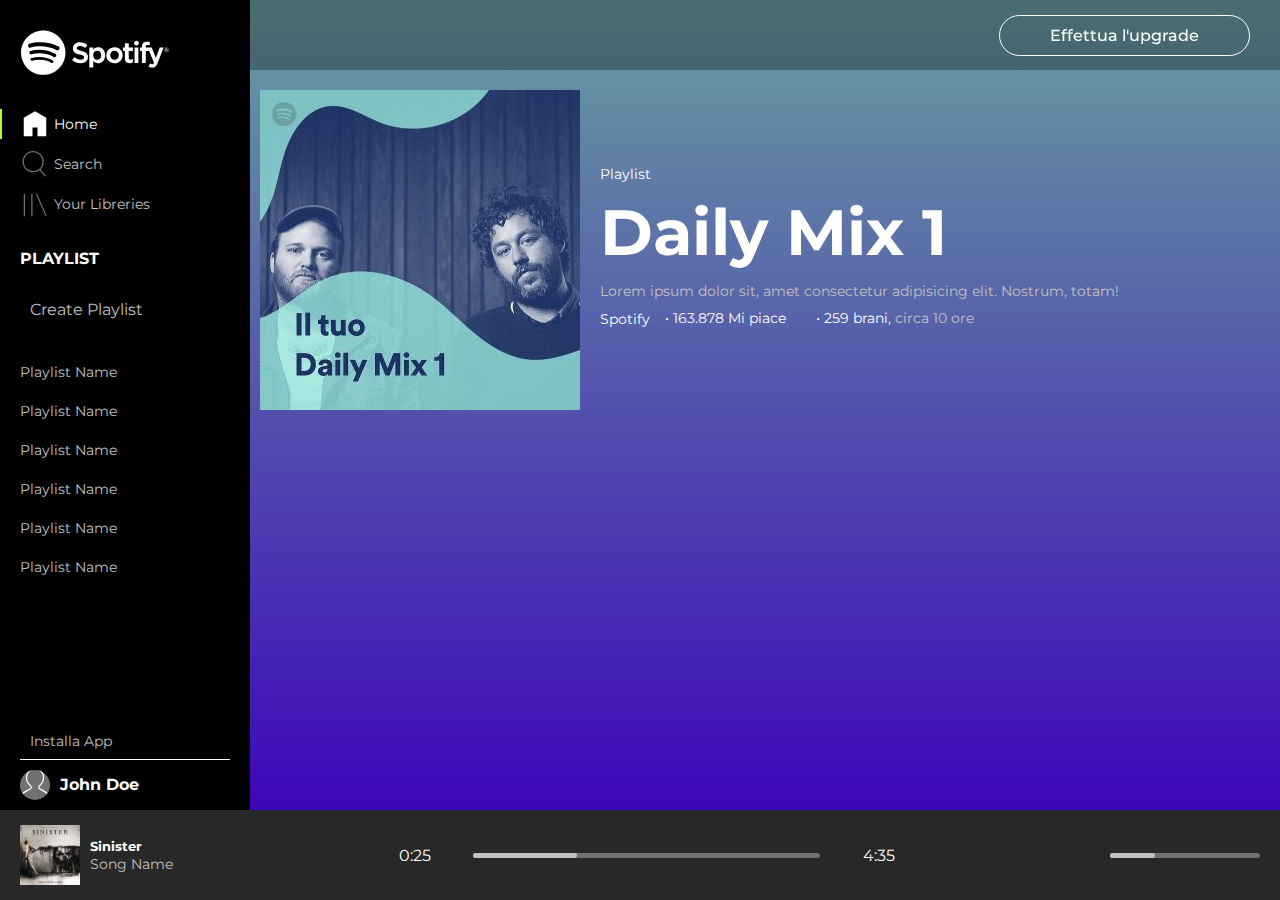
==== pages/daily.html @ 2e205585 "initialized page #daily" ====
<!DOCTYPE html>
<html lang="en">
<head>

    <meta charset="UTF-8">
    <meta name="viewport" content="width=device-width, initial-scale=1.0">
    <!-- font -->
    <link rel="preconnect" href="https://fonts.googleapis.com">
    <link rel="preconnect" href="https://fonts.gstatic.com" crossorigin>
    <link href="https://fonts.googleapis.com/css2?family=Montserrat:wght@300;400;500;600&display=swap" rel="stylesheet">
    <!-- icon -->
    <link rel="stylesheet" href="https://cdnjs.cloudflare.com/ajax/libs/font-awesome/6.4.2/css/all.min.css" integrity="sha512-z3gLpd7yknf1YoNbCzqRKc4qyor8gaKU1qmn+CShxbuBusANI9QpRohGBreCFkKxLhei6S9CQXFEbbKuqLg0DA==" crossorigin="anonymous" referrerpolicy="no-referrer" />
    <!-- css -->
    <link rel="stylesheet" href="../style.css">
    <title>Cose</title>

</head>
<body id="daily">

    <div class="wrapper">

        <!-- CALL TO ACTION -->
        <div id="call">
            <div role="button" class="btn fw-500">
                Effettua l'upgrade
            </div>
        </div>

        <!-- MAIN -->
        <main class="d-flex bg-main">
            
            <!-- SIDE-BAR -->
            <nav class="bg-darker d-flex col-flex j-between" id="side-bar">

                <div class="wt">
                    <!-- logo -->
                    <div class="px-20 py-30" id="logo">
                        <a href="../index.html"><img src="../spotify/img/logo.svg" alt="logo"></a>
                    </div>
                    <img class="px-20 py-15" id="small-logo" src="../spotify/img/logo-small.svg" alt="logo">
                    <!-- explore menù -->
                    <ul class="explore px-20">
                        <li>
                            <a href="#">
                                <img class="v-middle icon" src="../spotify/img/home.svg" alt="home">
                                <span class="v-middle txt-light fs-little">Home</span>
                            </a>
                            <div class="v-line bg-high"></div>
                        </li>
                        <li class="py-10">
                            <a href="#">
                                <img class="v-middle icon" src="../spotify/img/search.svg" alt="search">
                                <span class="v-middle txt-grey fs-little">Search</span>
                            </a>
                        </li>
                        <li>
                            <a href="#">
                                <a href="#">
                                    <img class="v-middle icon" src="../spotify/img/libreria.svg" alt="libraries">
                                    <span class="v-middle txt-grey fs-little">Your Libreries</span>
                                </a>
                            </a>
                        </li>
                    </ul>
                    <!-- playlist section -->
                    <div class="ppl px-20 py-30">
                        <h3 class="maiusc fs-root">playlist</h3>
                        <div class="py-15">
                            <i class="fa-sharp fa-solid fa-square-plus v-middle txt-grey"></i>
                            <span class="v-middle txt-grey px-10">Create Playlist</span>
                        </div>
                        <ul>
                            <li class="py-10">
                                <a class="txt-grey fs-little" href="#">Playlist Name</a>
                            </li>
                            <li class="py-10">
                                <a class="txt-grey fs-little" href="#">Playlist Name</a>
                            </li>
                            <li class="py-10">
                                <a class="txt-grey fs-little" href="#">Playlist Name</a>
                            </li>
                            <li class="py-10">
                                <a class="txt-grey fs-little" href="#">Playlist Name</a>
                            </li>
                            <li class="py-10">
                                <a class="txt-grey fs-little" href="#">Playlist Name</a>
                            </li>
                            <li class="py-10">
                                <a class="txt-grey fs-little" href="#">Playlist Name</a>
                            </li>
                        </ul>
                    </div>
                </div>

                <!-- user -->
                <div class="wb px-20">
                    <div class="download py-10 d-flex">
                        <i class="fa-solid fa-cloud-arrow-down txt-grey"></i>
                        <span href="#" class="txt-grey fs-little px-10">Installa App</span>
                    </div>
                    <div class="user py-10 d-flex">
                        <div class="profile circle bg-grey d-flex">
                            <img class="icon" src="../spotify/img/profile.svg" alt="profile">
                        </div>
                        <h3>
                            <span href="#" class="px-10 txt-light fs-root">John Doe</span>
                        </h3>
                    </div>
                </div>
            </nav>

            <!-- MAIN CONTENT -->
            <section id="main-content">

                <nav>
                    <section class="d-flex a-center">
                        <div>
                            <img class="fluid" src="../spotify/img/mixdaily.jpeg" alt="metal-lifting">
                        </div>
                        <div class="px-20">
                            <span class="fs-little">Playlist</span>
                            <h1 class="py-10">Daily Mix 1</h1>
                            <span class="fs-little txt-grey">Lorem ipsum dolor sit, amet consectetur adipisicing elit. Nostrum, totam!</span>
                            <div class="d-flex a-center">
                                <div>
                                    <i class="fa-brands fa-spotify"></i>
                                    <span class="fs-little">Spotify</span>
                                </div>
                                <ul class="d-flex fs-little">
                                    <li>
                                        <span>&bullet;</span>
                                        163.878 Mi piace
                                    </li>
                                    <li>
                                        <span>&bullet;</span>
                                        259 brani, <span class="txt-grey">circa 10 ore</span>
                                    </li>
                                </ul>

                            </div>

                        </div>
                    </section>
                </nav>
            </section>
        </main>

        <!-- PLAYBAR -->
        <div class="bg-dark d-flex a-center px-20" id="play-bar">

            <div class="left">
                <div class="d-flex a-center">
                    <div class="song-img">
                        <img class="fluid" src="../spotify/img/sinister.jpeg" alt="sinister">
                    </div>
                    <div class="song-info px-10">
                        <h5>Sinister</h5>
                        <a href="#" class="txt-grey fs-little">Song Name</a>
                    </div>
                    <div class="px-20">
                        <i class="fa-regular fa-heart txt-grey px-10"></i>
                        <i class="fa-regular fa-folder txt-grey"></i>
                    </div>
                </div>
            </div>

            <div class="middle">
                <div class="play-btn">
                    <ul class="d-flex a-center j-center">
                        <li class="px-10">
                            <a href="#"><i class="fa-solid fa-shuffle txt-light"></i></a>
                        </li>
                        <li class="px-10">
                            <a href="#"><i class="fa-solid fa-backward-step txt-light"></i></a>
                        </li>
                        <li class="px-10">
                            <a href="#"><i class="fa-regular fa-circle-play txt-light"></i></a>
                        </li>
                        <li class="px-10">
                            <a href="#"><i class="fa-solid fa-forward-step txt-light"></i></a>
                        </li>
                        <li class="px-10">
                            <a href="#"><i class="fa-solid fa-rotate-right txt-light"></i></a>
                        </li>
                    </ul>
                </div>
                <div class="time-bar d-flex j-between a-center py-10">
                    <div>
                        0:25
                    </div>
                    <div class="pb bg-grey d-flex a-center">
                        <div class="hv bg-lightgrey"></div>
                        <div class="round bg-grey"></div>
                    </div>
                    <div>
                        4:35
                    </div>
                </div>
            </div>

            <div class="right d-flex a-center">
                <i class="fa-solid fa-list txt-light px-10"></i>
                <i class="fa-solid fa-display txt-light px-10"></i>
                <i class="fa-solid fa-volume-high txt-light px-10"></i>
                <div class="vb bg-grey d-flex a-center">
                    <div class="hv bg-lightgrey"></div>
                    <div class="round bg-grey"></div>
                </div>
            </div>
        </div>
    </div>
    
</body>
</html>
---- style.css ----
/* reset */
* {
    box-sizing: border-box;
    padding: 0;
    margin: 0;
}

/* palette */
:root {
    --color-dark-color: #141922;
    --color-dark-grey: #282828;
    --color-black: #000000;
    --color-white: #FFFFFF;
    --color-grey: #717171;
    --color-light-grey: #C1C1C1;
    --color-highlight: #ADFF2F;
}

/* UTILITIES */

/* background */
.bg-darker {
    background-color: var(--color-black);
}

.bg-main {
    background-color: var(--color-dark-color);
}

.bg-dark {
    background-color: var(--color-dark-grey);
}

.bg-grey {
    background-color: var(--color-grey);
}

.bg-high {
    background-color: var(--color-highlight);
}

.bg-lightgrey {
    background-color: var(--color-light-grey);
}

/* text */
body {
    font-family: 'Montserrat', sans-serif;
    color: white;
}

h2 {
    font-size: 1.8em;
}

h3 {
    font-size: 1.3em;
}

.txt-grey {
    color: var(--color-light-grey);
}

.txt-light {
    color: var(--color-white);
}

.txt-center {
    text-align: center;
}

.fs-little {
    font-size: 0.85em;
}

.fs-root {
    font-size: 1rem;
}

.fw-400 {
    font-weight: 400;
}

.fw-500 {
    font-weight: 500;
}

.fw-600 {
    font-weight: 600;
}

.maiusc {
    text-transform: uppercase;
}

.v-middle {
    vertical-align: middle;
}

ul,
a {
    text-decoration: none;
    list-style: none;
}

/* spacing */
.px-10 {
    padding-left: 10px;
    padding-right: 10px;
}

.px-20 {
    padding-left: 20px;
    padding-right: 20px;
}

.py-30 {
    padding-top: 30px;
    padding-bottom: 30px;
}

.py-15 {
    padding-top: 15px;
    padding-bottom: 15px;
}

.py-10 {
    padding-top: 10px;
    padding-bottom: 10px;
}

#main-content li {
    padding: 10px 15px;
}

/* flex-utility */
.d-flex {
    display: flex;
}

.col-flex {
    flex-direction: column;
}

.j-center {
    justify-content: center;
}

.j-between {
    justify-content: space-between;
}

.a-center {
    align-items: center;
    align-content: center;
}

/* CONTAINERS */
.wrapper {
    width: 100%;
    height: 100vh;
}

main {
    width: 100%;
    height: calc(100% - 90px);
}

#side-bar {
    width: 250px;
    position: relative;
    overflow-y: auto;
}

#main-content {
    width: calc(100% - 250px);
    overflow-y: auto;
    padding: 90px 10px 0 10px;
}

#call {
    width: calc(100% - 250px);
    height: 70px;
    position: fixed;
    z-index: 999;
    top: 0;
    right: 0;
    background-color: rgba(0, 0, 0, 0.3);
}

#play-bar {
    width: 100%;
    height: 90px;
    position: fixed;
    z-index: 1000;
    bottom: 0;
    left: 0;
    justify-content: space-between;
}

.fluid {
    width: 100%;
    display: block;
}

/* general hover */
a:hover,
#side-bar span:hover {
    color: var(--color-white);
}

/* CALL TO ACTION */
.btn {
    border: 1px solid var(--color-white);
    padding: 10px 50px;
    position: absolute;
    right: 30px;
    top: 15px;
    border-radius: 30px;
    transition: all 0.5s ease-out;
    cursor: pointer;
}

.btn:hover {
    transform: scale(1.1);
    background: var(--btn-strange, linear-gradient(180deg, rgba(72, 203, 69, 0.70) 0%, rgba(217, 234, 27, 0.87) 54.53%, rgba(32, 202, 29, 0.70) 100%));
    color: var(--color-black);
}

/* MAIN CONTENT */
#main-content .col {
    width: calc(100% / 6);
    cursor: pointer;
}

.card-img {
    position: relative;
}

/* overlay hover */
.overlay {
    position: absolute;
    top: 0;
    bottom: 0;
    left: 0;
    right: 0;
    background-color: rgba(0, 0, 0, 0.5);
    opacity: 0;
    transition: all 0.4s ease-in-out;
}

.col:hover .overlay {
    opacity: 1;
}

.overlay .fa-regular.fa-circle-play {
    font-size: 50px;
    transition: all 1s ease-in-out;
}

.fa-regular.fa-circle-play:hover {
    color: var(--color-highlight);
    transform: scale(1.5);
}

/* circle */
.circle {
    border-radius: 50%;
    overflow: hidden;
}

.circle img {
    height: 100%;
    object-fit: cover;
}

/* underline */
.underline {
    width: 30px;
    height: 2px;
    margin: 0 auto;
    transition: all 0.3s ease-in-out;
    opacity: 0;
}

.discover li:hover .underline {
    opacity: 1;
    width: 60px;
}

/* SIDE BAR */
#logo {
    width: 190px;
}

#small-logo {
    display: none;
}

.explore {
    position: relative;
}

.v-line {
    height: 30px;
    width: 2px;
    position: absolute;
    left: 0;
    top: 0;
    opacity: 1;
}


.icon {
    width: 30px;
}

.fa-sharp.fa-solid.fa-square-plus {
    font-size: 2.8em;
}

.user {
    border-top: 1px solid var(--color-white);
}

.profile {
    width: 30px;
    height: 30px;
}

/* PLAY BAR */
.song-img {
    width: 60px;
}

#play-bar .fa-regular.fa-circle-play {
    font-size: 2em;
}

.middle {
    width: 40%;
}

.pb {
    width: 70%;
    height: 5px;
    border-radius: 6px;
}

.vb {
    width: 150px;
    height: 5px;
    border-radius: 6px;
}

.hv {
    width: 30%;
    height: 5px;
    border-radius: 6px;

}

.round {
    width: 13px;
    height: 13px;
    border-radius: 50%;
    display: none;
}

/* playbar hover */
#play-bar .left i:hover {
    color: var(--color-white);
    transform: scale(1.2);
}

#play-bar .fa-solid.fa-rotate-right:hover {
    animation: rep 2s ease-in-out alternate infinite;
    transform: rotate(0deg);
}

@keyframes rep {
    0% {
        transform: rotate(0deg);
    }

    75% {
        transform: rotate(300deg);
    }
}

.pb:hover .hv,
.vb:hover .hv {
    background-color: var(--color-highlight);
}

.pb:hover .round,
.vb:hover .round {
    display: inline-block;
    transform: translatex(-50%);
}

/* MEDIA QUERY */
@media screen and (max-width:1200px) {
    .wrap {
        flex-wrap: wrap;
    }

    #main-content .col {
        width: calc(100% / 4);
    }
}

@media screen and (max-width:992px) {
    #main-content .col {
        width: 50%;
    }

    #play-bar .right {
        display: none;
    }

    #play-bar {
        justify-content: space-around;
    }

    .middle {
        width: 60%;
    }
}

@media screen and (max-width:768px) {
    #main-content .col {
        width: 50%;
    }

    #play-bar .left {
        display: none;
    }
}

@media screen and (max-width: 576px) {
    .ppl,
    #logo {
        display: none;
    }

    #small-logo {
        display: block;
        width: 40px;
    }

    #side-bar span {
        display: none;
    }

    #side-bar {
        width: 60px;
        align-items: center;
    }

    #side-bar .download {
        justify-content: center;
    }

    #side-bar .px-20 {
        padding-left: 5px;
        padding-right: 5px;
    }

    #call,
    #main-content {
        width: calc(100% - 60px);
    }

    #side-bar .v-line {
        display: none;
    }
}

@media screen and (max-width:375px) {
    #main-content .col {
        width: 100%;
    }

    #play-bar .middle
    {
        width: 100%;
    }
    
}


/* DAILY MIX PAGE */
#daily #main-content
{
    background: var(--bg-radiant, linear-gradient(180deg, rgba(128, 196, 196, 0.78) 0%, rgba(79, 0, 248, 0.71) 98.96%));
}
#daily h1
{
    font-size: 4em;
}
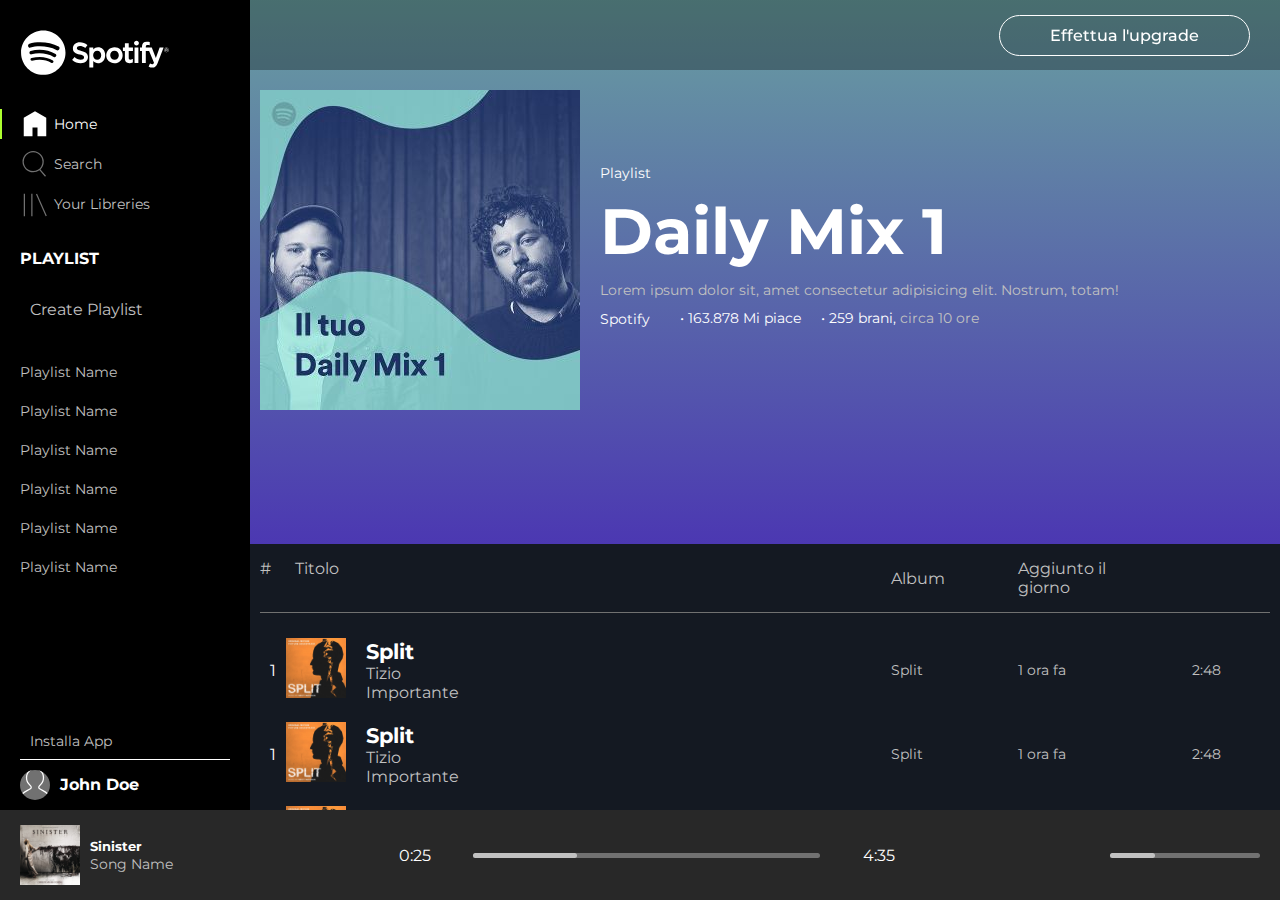
==== commit e3656eb5: "added animations on #daily" ====
--- a/pages/daily.html
+++ b/pages/daily.html
@@ -1,5 +1,6 @@
 <!DOCTYPE html>
 <html lang="en">
+
 <head>
 
     <meta charset="UTF-8">
@@ -9,12 +10,15 @@
     <link rel="preconnect" href="https://fonts.gstatic.com" crossorigin>
     <link href="https://fonts.googleapis.com/css2?family=Montserrat:wght@300;400;500;600&display=swap" rel="stylesheet">
     <!-- icon -->
-    <link rel="stylesheet" href="https://cdnjs.cloudflare.com/ajax/libs/font-awesome/6.4.2/css/all.min.css" integrity="sha512-z3gLpd7yknf1YoNbCzqRKc4qyor8gaKU1qmn+CShxbuBusANI9QpRohGBreCFkKxLhei6S9CQXFEbbKuqLg0DA==" crossorigin="anonymous" referrerpolicy="no-referrer" />
+    <link rel="stylesheet" href="https://cdnjs.cloudflare.com/ajax/libs/font-awesome/6.4.2/css/all.min.css"
+        integrity="sha512-z3gLpd7yknf1YoNbCzqRKc4qyor8gaKU1qmn+CShxbuBusANI9QpRohGBreCFkKxLhei6S9CQXFEbbKuqLg0DA=="
+        crossorigin="anonymous" referrerpolicy="no-referrer" />
     <!-- css -->
     <link rel="stylesheet" href="../style.css">
     <title>Cose</title>
 
 </head>
+
 <body id="daily">
 
     <div class="wrapper">
@@ -28,7 +32,7 @@
 
         <!-- MAIN -->
         <main class="d-flex bg-main">
-            
+
             <!-- SIDE-BAR -->
             <nav class="bg-darker d-flex col-flex j-between" id="side-bar">
 
@@ -113,20 +117,21 @@
             <section id="main-content">
 
                 <nav>
-                    <section class="d-flex a-center">
+                    <section class="d-flex a-center px-10">
                         <div>
                             <img class="fluid" src="../spotify/img/mixdaily.jpeg" alt="metal-lifting">
                         </div>
                         <div class="px-20">
                             <span class="fs-little">Playlist</span>
                             <h1 class="py-10">Daily Mix 1</h1>
-                            <span class="fs-little txt-grey">Lorem ipsum dolor sit, amet consectetur adipisicing elit. Nostrum, totam!</span>
-                            <div class="d-flex a-center">
+                            <span class="fs-little txt-grey">Lorem ipsum dolor sit, amet consectetur adipisicing elit.
+                                Nostrum, totam!</span>
+                            <div class="d-flex a-center py-10">
                                 <div>
                                     <i class="fa-brands fa-spotify"></i>
                                     <span class="fs-little">Spotify</span>
                                 </div>
-                                <ul class="d-flex fs-little">
+                                <ul class="d-flex fs-little px-20">
                                     <li>
                                         <span>&bullet;</span>
                                         163.878 Mi piace
@@ -141,74 +146,327 @@
 
                         </div>
                     </section>
-                </nav>
-            </section>
-        </main>
-
-        <!-- PLAYBAR -->
-        <div class="bg-dark d-flex a-center px-20" id="play-bar">
-
-            <div class="left">
-                <div class="d-flex a-center">
-                    <div class="song-img">
-                        <img class="fluid" src="../spotify/img/sinister.jpeg" alt="sinister">
-                    </div>
-                    <div class="song-info px-10">
-                        <h5>Sinister</h5>
-                        <a href="#" class="txt-grey fs-little">Song Name</a>
-                    </div>
-                    <div class="px-20">
-                        <i class="fa-regular fa-heart txt-grey px-10"></i>
-                        <i class="fa-regular fa-folder txt-grey"></i>
-                    </div>
+
+                    <div class="actions px-10 py-30">
+                        <i class="fa-solid fa-circle-play"></i>
+                        <i class="fa-regular fa-heart px-20"></i>
+                        <i class="fa-solid fa-caret-down"></i>
+                    </div>
+
+                    <div class="table px-10 bg-main">
+
+                        <header class="d-flex txt-grey py-15">
+                            <div class="sx">
+                                <div class="col">
+                                    <span>#</span>
+                                    <span class="px-20">Titolo</span>
+                                </div>
+                            </div>
+                            <div class="dx d-flex f-end a-center">
+                                <div class="col">
+                                    <span>Album</span>
+                                </div>
+                                <div class="col">
+                                    <span>Aggiunto il giorno</span>
+                                </div>
+                                <div class="col d-flex j-center">
+                                    <span><i class="fa-regular fa-clock"></i></span>
+                                </div>
+                            </div>
+                        </header>
+
+                        <div class="py-15">
+
+                            <div class="row d-flex j-between py-10">
+                                <div class="sx d-flex">
+                                    <div class="col d-flex a-center">
+                                        <span class="number px-10">1</span>
+                                        <i class="fa-solid fa-play px-10"></i>
+                                        <div>
+                                            <img class="song-img" src="../spotify/img/split.jpeg" alt="split">
+                                        </div>
+                                        <div class="px-20">
+                                            <h3>Split</h3>
+                                            <span class="txt-grey">Tizio Importante</span>
+                                        </div>
+                                    </div>
+                                </div>
+                                <div class="dx d-flex f-end a-center fs-little txt-grey">
+                                    <div class="col">
+                                        <span>Split</span>
+                                    </div>
+                                    <div class="col">
+                                        <span>1 ora fa</span>
+                                    </div>
+                                    <div class="col d-flex j-center">
+                                        <span>2:48</span>
+                                    </div>
+                                </div>
+                            </div>
+
+                            <div class="row d-flex j-between py-10">
+                                <div class="sx d-flex">
+                                    <div class="col d-flex a-center">
+                                        <span class="number px-10">1</span>
+                                        <i class="fa-solid fa-play px-10"></i>
+                                        <div>
+                                            <img class="song-img" src="../spotify/img/split.jpeg" alt="split">
+                                        </div>
+                                        <div class="px-20">
+                                            <h3>Split</h3>
+                                            <span class="txt-grey">Tizio Importante</span>
+                                        </div>
+                                    </div>
+                                </div>
+                                <div class="dx d-flex f-end a-center fs-little txt-grey">
+                                    <div class="col">
+                                        <span>Split</span>
+                                    </div>
+                                    <div class="col">
+                                        <span>1 ora fa</span>
+                                    </div>
+                                    <div class="col d-flex j-center">
+                                        <span>2:48</span>
+                                    </div>
+                                </div>
+                            </div>
+
+                            <div class="row d-flex j-between py-10">
+                                <div class="sx d-flex">
+                                    <div class="col d-flex a-center">
+                                        <span class="number px-10">1</span>
+                                        <i class="fa-solid fa-play px-10"></i>
+                                        <div>
+                                            <img class="song-img" src="../spotify/img/split.jpeg" alt="split">
+                                        </div>
+                                        <div class="px-20">
+                                            <h3>Split</h3>
+                                            <span class="txt-grey">Tizio Importante</span>
+                                        </div>
+                                    </div>
+                                </div>
+                                <div class="dx d-flex f-end a-center fs-little txt-grey">
+                                    <div class="col">
+                                        <span>Split</span>
+                                    </div>
+                                    <div class="col">
+                                        <span>1 ora fa</span>
+                                    </div>
+                                    <div class="col d-flex j-center">
+                                        <span>2:48</span>
+                                    </div>
+                                </div>
+                            </div>
+
+                            <div class="row d-flex j-between py-10">
+                                <div class="sx d-flex">
+                                    <div class="col d-flex a-center">
+                                        <span class="number px-10">1</span>
+                                        <i class="fa-solid fa-play px-10"></i>
+                                        <div>
+                                            <img class="song-img" src="../spotify/img/split.jpeg" alt="split">
+                                        </div>
+                                        <div class="px-20">
+                                            <h3>Split</h3>
+                                            <span class="txt-grey">Tizio Importante</span>
+                                        </div>
+                                    </div>
+                                </div>
+                                <div class="dx d-flex f-end a-center fs-little txt-grey">
+                                    <div class="col">
+                                        <span>Split</span>
+                                    </div>
+                                    <div class="col">
+                                        <span>1 ora fa</span>
+                                    </div>
+                                    <div class="col d-flex j-center">
+                                        <span>2:48</span>
+                                    </div>
+                                </div>
+                            </div>
+
+                            <div class="row d-flex j-between py-10">
+                                <div class="sx d-flex">
+                                    <div class="col d-flex a-center">
+                                        <span class="number px-10">1</span>
+                                        <i class="fa-solid fa-play px-10"></i>
+                                        <div>
+                                            <img class="song-img" src="../spotify/img/split.jpeg" alt="split">
+                                        </div>
+                                        <div class="px-20">
+                                            <h3>Split</h3>
+                                            <span class="txt-grey">Tizio Importante</span>
+                                        </div>
+                                    </div>
+                                </div>
+                                <div class="dx d-flex f-end a-center fs-little txt-grey">
+                                    <div class="col">
+                                        <span>Split</span>
+                                    </div>
+                                    <div class="col">
+                                        <span>1 ora fa</span>
+                                    </div>
+                                    <div class="col d-flex j-center">
+                                        <span>2:48</span>
+                                    </div>
+                                </div>
+                            </div>
+
+                            <div class="row d-flex j-between py-10">
+                                <div class="sx d-flex">
+                                    <div class="col d-flex a-center">
+                                        <span class="number px-10">1</span>
+                                        <i class="fa-solid fa-play px-10"></i>
+                                        <div>
+                                            <img class="song-img" src="../spotify/img/split.jpeg" alt="split">
+                                        </div>
+                                        <div class="px-20">
+                                            <h3>Split</h3>
+                                            <span class="txt-grey">Tizio Importante</span>
+                                        </div>
+                                    </div>
+                                </div>
+                                <div class="dx d-flex f-end a-center fs-little txt-grey">
+                                    <div class="col">
+                                        <span>Split</span>
+                                    </div>
+                                    <div class="col">
+                                        <span>1 ora fa</span>
+                                    </div>
+                                    <div class="col d-flex j-center">
+                                        <span>2:48</span>
+                                    </div>
+                                </div>
+                            </div>
+
+                            <div class="row d-flex j-between py-10">
+                                <div class="sx d-flex">
+                                    <div class="col d-flex a-center">
+                                        <span class="number px-10">1</span>
+                                        <i class="fa-solid fa-play px-10"></i>
+                                        <div>
+                                            <img class="song-img" src="../spotify/img/split.jpeg" alt="split">
+                                        </div>
+                                        <div class="px-20">
+                                            <h3>Split</h3>
+                                            <span class="txt-grey">Tizio Importante</span>
+                                        </div>
+                                    </div>
+                                </div>
+                                <div class="dx d-flex f-end a-center fs-little txt-grey">
+                                    <div class="col">
+                                        <span>Split</span>
+                                    </div>
+                                    <div class="col">
+                                        <span>1 ora fa</span>
+                                    </div>
+                                    <div class="col d-flex j-center">
+                                        <span>2:48</span>
+                                    </div>
+                                </div>
+                            </div>
+
+                            <div class="row d-flex j-between py-10">
+                                <div class="sx d-flex">
+                                    <div class="col d-flex a-center">
+                                        <span class="number px-10">1</span>
+                                        <i class="fa-solid fa-play px-10"></i>
+                                        <div>
+                                            <img class="song-img" src="../spotify/img/split.jpeg" alt="split">
+                                        </div>
+                                        <div class="px-20">
+                                            <h3>Split</h3>
+                                            <span class="txt-grey">Tizio Importante</span>
+                                        </div>
+                                    </div>
+                                </div>
+                                <div class="dx d-flex f-end a-center fs-little txt-grey">
+                                    <div class="col">
+                                        <span>Split</span>
+                                    </div>
+                                    <div class="col">
+                                        <span>1 ora fa</span>
+                                    </div>
+                                    <div class="col d-flex j-center">
+                                        <span>2:48</span>
+                                    </div>
+                                </div>
+                            </div>
+                        </div>
+                    </div>
+
+
+
+    </div>
+    </nav>
+    </section>
+    </main>
+
+    <!-- PLAYBAR -->
+    <div class="bg-dark d-flex a-center px-20" id="play-bar">
+
+        <div class="left">
+            <div class="d-flex a-center">
+                <div class="song-img">
+                    <img class="fluid" src="../spotify/img/sinister.jpeg" alt="sinister">
+                </div>
+                <div class="song-info px-10">
+                    <h5>Sinister</h5>
+                    <a href="#" class="txt-grey fs-little">Song Name</a>
+                </div>
+                <div class="px-20">
+                    <i class="fa-regular fa-heart txt-grey px-10"></i>
+                    <i class="fa-regular fa-folder txt-grey"></i>
                 </div>
             </div>
-
-            <div class="middle">
-                <div class="play-btn">
-                    <ul class="d-flex a-center j-center">
-                        <li class="px-10">
-                            <a href="#"><i class="fa-solid fa-shuffle txt-light"></i></a>
-                        </li>
-                        <li class="px-10">
-                            <a href="#"><i class="fa-solid fa-backward-step txt-light"></i></a>
-                        </li>
-                        <li class="px-10">
-                            <a href="#"><i class="fa-regular fa-circle-play txt-light"></i></a>
-                        </li>
-                        <li class="px-10">
-                            <a href="#"><i class="fa-solid fa-forward-step txt-light"></i></a>
-                        </li>
-                        <li class="px-10">
-                            <a href="#"><i class="fa-solid fa-rotate-right txt-light"></i></a>
-                        </li>
-                    </ul>
-                </div>
-                <div class="time-bar d-flex j-between a-center py-10">
-                    <div>
-                        0:25
-                    </div>
-                    <div class="pb bg-grey d-flex a-center">
-                        <div class="hv bg-lightgrey"></div>
-                        <div class="round bg-grey"></div>
-                    </div>
-                    <div>
-                        4:35
-                    </div>
-                </div>
+        </div>
+
+        <div class="middle">
+            <div class="play-btn">
+                <ul class="d-flex a-center j-center">
+                    <li class="px-10">
+                        <a href="#"><i class="fa-solid fa-shuffle txt-light"></i></a>
+                    </li>
+                    <li class="px-10">
+                        <a href="#"><i class="fa-solid fa-backward-step txt-light"></i></a>
+                    </li>
+                    <li class="px-10">
+                        <a href="#"><i class="fa-regular fa-circle-play txt-light"></i></a>
+                    </li>
+                    <li class="px-10">
+                        <a href="#"><i class="fa-solid fa-forward-step txt-light"></i></a>
+                    </li>
+                    <li class="px-10">
+                        <a href="#"><i class="fa-solid fa-rotate-right txt-light"></i></a>
+                    </li>
+                </ul>
             </div>
-
-            <div class="right d-flex a-center">
-                <i class="fa-solid fa-list txt-light px-10"></i>
-                <i class="fa-solid fa-display txt-light px-10"></i>
-                <i class="fa-solid fa-volume-high txt-light px-10"></i>
-                <div class="vb bg-grey d-flex a-center">
+            <div class="time-bar d-flex j-between a-center py-10">
+                <div>
+                    0:25
+                </div>
+                <div class="pb bg-grey d-flex a-center">
                     <div class="hv bg-lightgrey"></div>
                     <div class="round bg-grey"></div>
                 </div>
+                <div>
+                    4:35
+                </div>
+            </div>
+        </div>
+
+        <div class="right d-flex a-center">
+            <i class="fa-solid fa-list txt-light px-10"></i>
+            <i class="fa-solid fa-display txt-light px-10"></i>
+            <i class="fa-solid fa-volume-high txt-light px-10"></i>
+            <div class="vb bg-grey d-flex a-center">
+                <div class="hv bg-lightgrey"></div>
+                <div class="round bg-grey"></div>
             </div>
         </div>
     </div>
-    
+    </div>
+
 </body>
+
 </html>--- a/style.css
+++ b/style.css
@@ -494,8 +494,84 @@
 #daily #main-content
 {
     background: var(--bg-radiant, linear-gradient(180deg, rgba(128, 196, 196, 0.78) 0%, rgba(79, 0, 248, 0.71) 98.96%));
+    padding-left: 0;
+    padding-right: 0;
 }
 #daily h1
 {
     font-size: 4em;
 }
+#daily #main-content ul li
+{
+    padding: 0 10px;
+}
+#daily .actions i
+{
+    font-size: 3.8em;
+    cursor: pointer;
+}
+#daily .table .col
+{
+    width: calc(100% / 4);
+}
+#daily header
+{
+    border-bottom: 1px solid var(--color-grey);
+}
+.f-end
+{
+    justify-content: flex-end;
+}
+#daily .sx .col
+{
+    width: calc(100% / 2);
+}
+#daily .sx
+{
+    width: 50%;
+}
+#daily .dx
+{
+    width: 50%;
+}
+#daily .fa-solid.fa-play
+{
+    display: none; 
+}
+#daily .row:hover
+{
+    background-color: rgba(128, 128, 128, 0.5);
+    border-radius: 5px;
+}
+#daily .row:hover .number
+{
+    display: none;
+}
+#daily .row:hover .fa-solid.fa-play
+{
+    display: block;
+    color: var(--color-highlight);
+}
+#daily .table span:hover 
+{
+    text-decoration: underline;
+}
+#daily .actions i:hover
+{
+    animation: bounce 1s ease-in-out infinite;
+}
+@keyframes bounce{
+    0%{
+        transform: scale(1);
+        color: var(--color-white);
+    }
+    50%{
+        transform: scale(1.2);
+        color: var(--color-highlight);
+    }
+    100%{
+        transform: scale(1);
+        color: var(--color-white)
+    }
+}
+
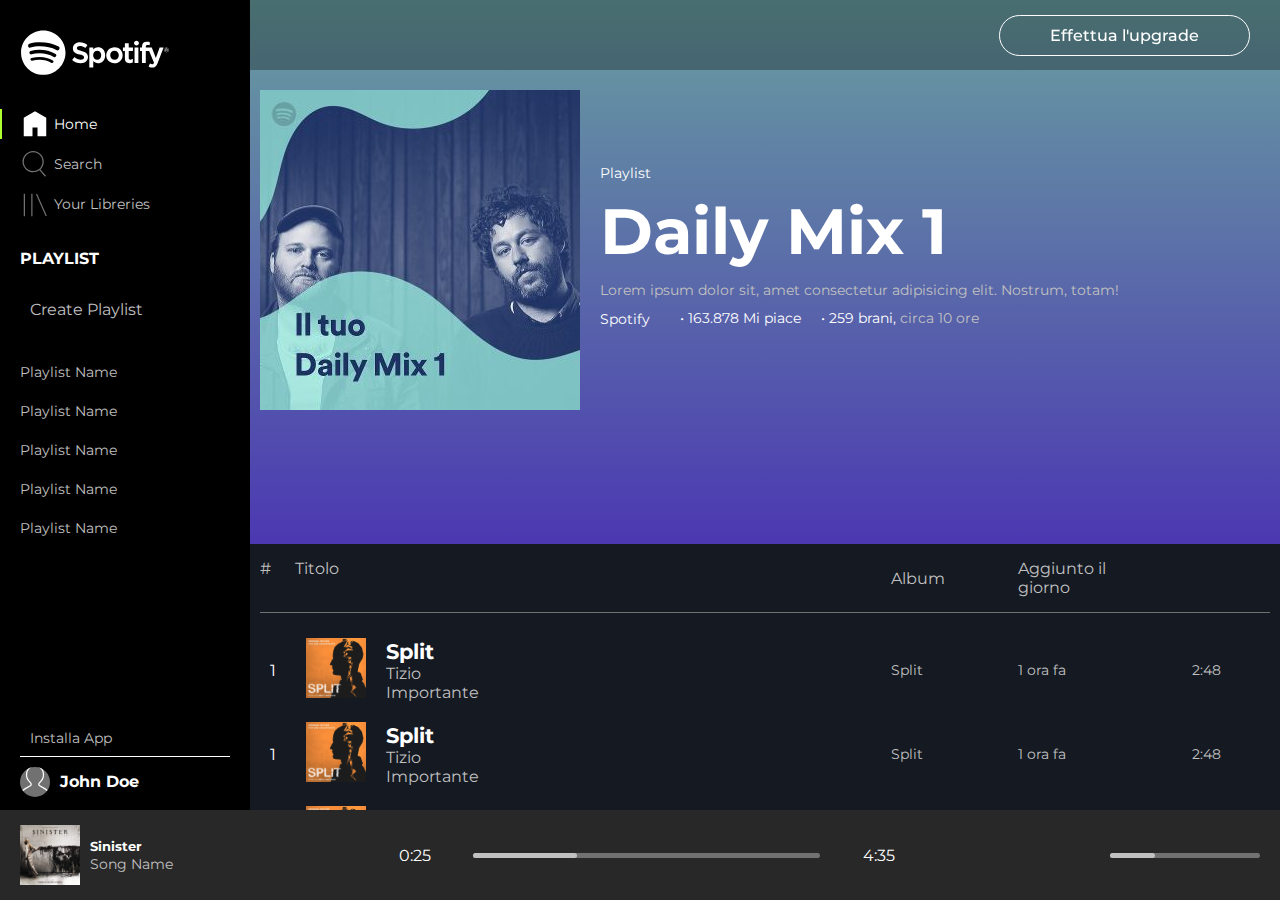
==== commit a0eb76e2: "added equalizer animation on hover on #daily" ====
--- a/pages/daily.html
+++ b/pages/daily.html
@@ -181,217 +181,372 @@
                                 <div class="sx d-flex">
                                     <div class="col d-flex a-center">
                                         <span class="number px-10">1</span>
-                                        <i class="fa-solid fa-play px-10"></i>
-                                        <div>
-                                            <img class="song-img" src="../spotify/img/split.jpeg" alt="split">
-                                        </div>
-                                        <div class="px-20">
-                                            <h3>Split</h3>
-                                            <span class="txt-grey">Tizio Importante</span>
-                                        </div>
-                                    </div>
-                                </div>
-                                <div class="dx d-flex f-end a-center fs-little txt-grey">
-                                    <div class="col">
-                                        <span>Split</span>
-                                    </div>
-                                    <div class="col">
-                                        <span>1 ora fa</span>
-                                    </div>
-                                    <div class="col d-flex j-center">
-                                        <span>2:48</span>
-                                    </div>
-                                </div>
-                            </div>
-
-                            <div class="row d-flex j-between py-10">
-                                <div class="sx d-flex">
-                                    <div class="col d-flex a-center">
-                                        <span class="number px-10">1</span>
-                                        <i class="fa-solid fa-play px-10"></i>
-                                        <div>
-                                            <img class="song-img" src="../spotify/img/split.jpeg" alt="split">
-                                        </div>
-                                        <div class="px-20">
-                                            <h3>Split</h3>
-                                            <span class="txt-grey">Tizio Importante</span>
-                                        </div>
-                                    </div>
-                                </div>
-                                <div class="dx d-flex f-end a-center fs-little txt-grey">
-                                    <div class="col">
-                                        <span>Split</span>
-                                    </div>
-                                    <div class="col">
-                                        <span>1 ora fa</span>
-                                    </div>
-                                    <div class="col d-flex j-center">
-                                        <span>2:48</span>
-                                    </div>
-                                </div>
-                            </div>
-
-                            <div class="row d-flex j-between py-10">
-                                <div class="sx d-flex">
-                                    <div class="col d-flex a-center">
-                                        <span class="number px-10">1</span>
-                                        <i class="fa-solid fa-play px-10"></i>
-                                        <div>
-                                            <img class="song-img" src="../spotify/img/split.jpeg" alt="split">
-                                        </div>
-                                        <div class="px-20">
-                                            <h3>Split</h3>
-                                            <span class="txt-grey">Tizio Importante</span>
-                                        </div>
-                                    </div>
-                                </div>
-                                <div class="dx d-flex f-end a-center fs-little txt-grey">
-                                    <div class="col">
-                                        <span>Split</span>
-                                    </div>
-                                    <div class="col">
-                                        <span>1 ora fa</span>
-                                    </div>
-                                    <div class="col d-flex j-center">
-                                        <span>2:48</span>
-                                    </div>
-                                </div>
-                            </div>
-
-                            <div class="row d-flex j-between py-10">
-                                <div class="sx d-flex">
-                                    <div class="col d-flex a-center">
-                                        <span class="number px-10">1</span>
-                                        <i class="fa-solid fa-play px-10"></i>
-                                        <div>
-                                            <img class="song-img" src="../spotify/img/split.jpeg" alt="split">
-                                        </div>
-                                        <div class="px-20">
-                                            <h3>Split</h3>
-                                            <span class="txt-grey">Tizio Importante</span>
-                                        </div>
-                                    </div>
-                                </div>
-                                <div class="dx d-flex f-end a-center fs-little txt-grey">
-                                    <div class="col">
-                                        <span>Split</span>
-                                    </div>
-                                    <div class="col">
-                                        <span>1 ora fa</span>
-                                    </div>
-                                    <div class="col d-flex j-center">
-                                        <span>2:48</span>
-                                    </div>
-                                </div>
-                            </div>
-
-                            <div class="row d-flex j-between py-10">
-                                <div class="sx d-flex">
-                                    <div class="col d-flex a-center">
-                                        <span class="number px-10">1</span>
-                                        <i class="fa-solid fa-play px-10"></i>
-                                        <div>
-                                            <img class="song-img" src="../spotify/img/split.jpeg" alt="split">
-                                        </div>
-                                        <div class="px-20">
-                                            <h3>Split</h3>
-                                            <span class="txt-grey">Tizio Importante</span>
-                                        </div>
-                                    </div>
-                                </div>
-                                <div class="dx d-flex f-end a-center fs-little txt-grey">
-                                    <div class="col">
-                                        <span>Split</span>
-                                    </div>
-                                    <div class="col">
-                                        <span>1 ora fa</span>
-                                    </div>
-                                    <div class="col d-flex j-center">
-                                        <span>2:48</span>
-                                    </div>
-                                </div>
-                            </div>
-
-                            <div class="row d-flex j-between py-10">
-                                <div class="sx d-flex">
-                                    <div class="col d-flex a-center">
-                                        <span class="number px-10">1</span>
-                                        <i class="fa-solid fa-play px-10"></i>
-                                        <div>
-                                            <img class="song-img" src="../spotify/img/split.jpeg" alt="split">
-                                        </div>
-                                        <div class="px-20">
-                                            <h3>Split</h3>
-                                            <span class="txt-grey">Tizio Importante</span>
-                                        </div>
-                                    </div>
-                                </div>
-                                <div class="dx d-flex f-end a-center fs-little txt-grey">
-                                    <div class="col">
-                                        <span>Split</span>
-                                    </div>
-                                    <div class="col">
-                                        <span>1 ora fa</span>
-                                    </div>
-                                    <div class="col d-flex j-center">
-                                        <span>2:48</span>
-                                    </div>
-                                </div>
-                            </div>
-
-                            <div class="row d-flex j-between py-10">
-                                <div class="sx d-flex">
-                                    <div class="col d-flex a-center">
-                                        <span class="number px-10">1</span>
-                                        <i class="fa-solid fa-play px-10"></i>
-                                        <div>
-                                            <img class="song-img" src="../spotify/img/split.jpeg" alt="split">
-                                        </div>
-                                        <div class="px-20">
-                                            <h3>Split</h3>
-                                            <span class="txt-grey">Tizio Importante</span>
-                                        </div>
-                                    </div>
-                                </div>
-                                <div class="dx d-flex f-end a-center fs-little txt-grey">
-                                    <div class="col">
-                                        <span>Split</span>
-                                    </div>
-                                    <div class="col">
-                                        <span>1 ora fa</span>
-                                    </div>
-                                    <div class="col d-flex j-center">
-                                        <span>2:48</span>
-                                    </div>
-                                </div>
-                            </div>
-
-                            <div class="row d-flex j-between py-10">
-                                <div class="sx d-flex">
-                                    <div class="col d-flex a-center">
-                                        <span class="number px-10">1</span>
-                                        <i class="fa-solid fa-play px-10"></i>
-                                        <div>
-                                            <img class="song-img" src="../spotify/img/split.jpeg" alt="split">
-                                        </div>
-                                        <div class="px-20">
-                                            <h3>Split</h3>
-                                            <span class="txt-grey">Tizio Importante</span>
-                                        </div>
-                                    </div>
-                                </div>
-                                <div class="dx d-flex f-end a-center fs-little txt-grey">
-                                    <div class="col">
-                                        <span>Split</span>
-                                    </div>
-                                    <div class="col">
-                                        <span>1 ora fa</span>
-                                    </div>
-                                    <div class="col d-flex j-center">
-                                        <span>2:48</span>
-                                    </div>
-                                </div>
-                            </div>
+                                        <div class="ez-section px-10">
+                                            <i-amp-video-eq>
+                                                <div class="-amp-video-eq-col">
+                                                  <div class="-amp-video-eq-1-1"></div>
+                                                  <div class="-amp-video-eq-1-2"></div>
+                                                </div>
+                                                <div class="-amp-video-eq-col">
+                                                  <div class="-amp-video-eq-2-1"></div>
+                                                  <div class="-amp-video-eq-2-2"></div>
+                                                </div>
+                                                <div class="-amp-video-eq-col">
+                                                  <div class="-amp-video-eq-3-1"></div>
+                                                  <div class="-amp-video-eq-3-2"></div>
+                                                </div>
+                                                <div class="-amp-video-eq-col">
+                                                  <div class="-amp-video-eq-4-1"></div>
+                                                  <div class="-amp-video-eq-4-2"></div>
+                                                </div>
+                                              </i-amp-video-eq>                          
+                                        </div>
+                                        <div>
+                                            <img class="song-img" src="../spotify/img/split.jpeg" alt="split">
+                                        </div>
+                                        <div class="px-20">
+                                            <h3>Split</h3>
+                                            <span class="txt-grey">Tizio Importante</span>
+                                        </div>
+                                    </div>
+                                </div>
+                                <div class="dx d-flex f-end a-center fs-little txt-grey">
+                                    <div class="col">
+                                        <span>Split</span>
+                                    </div>
+                                    <div class="col">
+                                        <span>1 ora fa</span>
+                                    </div>
+                                    <div class="col d-flex j-center">
+                                        <span>2:48</span>
+                                    </div>
+                                </div>
+                            </div>
+
+                            <div class="row d-flex j-between py-10">
+                                <div class="sx d-flex">
+                                    <div class="col d-flex a-center">
+                                        <span class="number px-10">1</span>
+                                        <div class="ez-section px-10">
+                                            <i-amp-video-eq>
+                                                <div class="-amp-video-eq-col">
+                                                  <div class="-amp-video-eq-1-1"></div>
+                                                  <div class="-amp-video-eq-1-2"></div>
+                                                </div>
+                                                <div class="-amp-video-eq-col">
+                                                  <div class="-amp-video-eq-2-1"></div>
+                                                  <div class="-amp-video-eq-2-2"></div>
+                                                </div>
+                                                <div class="-amp-video-eq-col">
+                                                  <div class="-amp-video-eq-3-1"></div>
+                                                  <div class="-amp-video-eq-3-2"></div>
+                                                </div>
+                                                <div class="-amp-video-eq-col">
+                                                  <div class="-amp-video-eq-4-1"></div>
+                                                  <div class="-amp-video-eq-4-2"></div>
+                                                </div>
+                                              </i-amp-video-eq>
+                                        </div>
+                                        <div>
+                                            <img class="song-img" src="../spotify/img/split.jpeg" alt="split">
+                                        </div>
+                                        <div class="px-20">
+                                            <h3>Split</h3>
+                                            <span class="txt-grey">Tizio Importante</span>
+                                        </div>
+                                    </div>
+                                </div>
+                                <div class="dx d-flex f-end a-center fs-little txt-grey">
+                                    <div class="col">
+                                        <span>Split</span>
+                                    </div>
+                                    <div class="col">
+                                        <span>1 ora fa</span>
+                                    </div>
+                                    <div class="col d-flex j-center">
+                                        <span>2:48</span>
+                                    </div>
+                                </div>
+                            </div>
+
+                            <div class="row d-flex j-between py-10">
+                                <div class="sx d-flex">
+                                    <div class="col d-flex a-center">
+                                        <span class="number px-10">1</span>
+                                        <div class="ez-section px-10">
+                                            <i-amp-video-eq>
+                                                <div class="-amp-video-eq-col">
+                                                  <div class="-amp-video-eq-1-1"></div>
+                                                  <div class="-amp-video-eq-1-2"></div>
+                                                </div>
+                                                <div class="-amp-video-eq-col">
+                                                  <div class="-amp-video-eq-2-1"></div>
+                                                  <div class="-amp-video-eq-2-2"></div>
+                                                </div>
+                                                <div class="-amp-video-eq-col">
+                                                  <div class="-amp-video-eq-3-1"></div>
+                                                  <div class="-amp-video-eq-3-2"></div>
+                                                </div>
+                                                <div class="-amp-video-eq-col">
+                                                  <div class="-amp-video-eq-4-1"></div>
+                                                  <div class="-amp-video-eq-4-2"></div>
+                                                </div>
+                                              </i-amp-video-eq>
+                                        </div>
+                                        <div>
+                                            <img class="song-img" src="../spotify/img/split.jpeg" alt="split">
+                                        </div>
+                                        <div class="px-20">
+                                            <h3>Split</h3>
+                                            <span class="txt-grey">Tizio Importante</span>
+                                        </div>
+                                    </div>
+                                </div>
+                                <div class="dx d-flex f-end a-center fs-little txt-grey">
+                                    <div class="col">
+                                        <span>Split</span>
+                                    </div>
+                                    <div class="col">
+                                        <span>1 ora fa</span>
+                                    </div>
+                                    <div class="col d-flex j-center">
+                                        <span>2:48</span>
+                                    </div>
+                                </div>
+                            </div>
+
+                            <div class="row d-flex j-between py-10">
+                                <div class="sx d-flex">
+                                    <div class="col d-flex a-center">
+                                        <span class="number px-10">1</span>
+                                        <div class="ez-section px-10">
+                                            <i-amp-video-eq>
+                                                <div class="-amp-video-eq-col">
+                                                  <div class="-amp-video-eq-1-1"></div>
+                                                  <div class="-amp-video-eq-1-2"></div>
+                                                </div>
+                                                <div class="-amp-video-eq-col">
+                                                  <div class="-amp-video-eq-2-1"></div>
+                                                  <div class="-amp-video-eq-2-2"></div>
+                                                </div>
+                                                <div class="-amp-video-eq-col">
+                                                  <div class="-amp-video-eq-3-1"></div>
+                                                  <div class="-amp-video-eq-3-2"></div>
+                                                </div>
+                                                <div class="-amp-video-eq-col">
+                                                  <div class="-amp-video-eq-4-1"></div>
+                                                  <div class="-amp-video-eq-4-2"></div>
+                                                </div>
+                                              </i-amp-video-eq>
+                                        </div>
+                                        <div>
+                                            <img class="song-img" src="../spotify/img/split.jpeg" alt="split">
+                                        </div>
+                                        <div class="px-20">
+                                            <h3>Split</h3>
+                                            <span class="txt-grey">Tizio Importante</span>
+                                        </div>
+                                    </div>
+                                </div>
+                                <div class="dx d-flex f-end a-center fs-little txt-grey">
+                                    <div class="col">
+                                        <span>Split</span>
+                                    </div>
+                                    <div class="col">
+                                        <span>1 ora fa</span>
+                                    </div>
+                                    <div class="col d-flex j-center">
+                                        <span>2:48</span>
+                                    </div>
+                                </div>
+                            </div>
+
+                            <div class="row d-flex j-between py-10">
+                                <div class="sx d-flex">
+                                    <div class="col d-flex a-center">
+                                        <span class="number px-10">1</span>
+                                        <div class="ez-section px-10">
+                                            <i-amp-video-eq>
+                                                <div class="-amp-video-eq-col">
+                                                  <div class="-amp-video-eq-1-1"></div>
+                                                  <div class="-amp-video-eq-1-2"></div>
+                                                </div>
+                                                <div class="-amp-video-eq-col">
+                                                  <div class="-amp-video-eq-2-1"></div>
+                                                  <div class="-amp-video-eq-2-2"></div>
+                                                </div>
+                                                <div class="-amp-video-eq-col">
+                                                  <div class="-amp-video-eq-3-1"></div>
+                                                  <div class="-amp-video-eq-3-2"></div>
+                                                </div>
+                                                <div class="-amp-video-eq-col">
+                                                  <div class="-amp-video-eq-4-1"></div>
+                                                  <div class="-amp-video-eq-4-2"></div>
+                                                </div>
+                                              </i-amp-video-eq>                          
+                                        </div>
+                                        <div>
+                                            <img class="song-img" src="../spotify/img/split.jpeg" alt="split">
+                                        </div>
+                                        <div class="px-20">
+                                            <h3>Split</h3>
+                                            <span class="txt-grey">Tizio Importante</span>
+                                        </div>
+                                    </div>
+                                </div>
+                                <div class="dx d-flex f-end a-center fs-little txt-grey">
+                                    <div class="col">
+                                        <span>Split</span>
+                                    </div>
+                                    <div class="col">
+                                        <span>1 ora fa</span>
+                                    </div>
+                                    <div class="col d-flex j-center">
+                                        <span>2:48</span>
+                                    </div>
+                                </div>
+                            </div>
+
+                            <div class="row d-flex j-between py-10">
+                                <div class="sx d-flex">
+                                    <div class="col d-flex a-center">
+                                        <span class="number px-10">1</span>
+                                        <div class="ez-section px-10">
+                                            <i-amp-video-eq>
+                                                <div class="-amp-video-eq-col">
+                                                  <div class="-amp-video-eq-1-1"></div>
+                                                  <div class="-amp-video-eq-1-2"></div>
+                                                </div>
+                                                <div class="-amp-video-eq-col">
+                                                  <div class="-amp-video-eq-2-1"></div>
+                                                  <div class="-amp-video-eq-2-2"></div>
+                                                </div>
+                                                <div class="-amp-video-eq-col">
+                                                  <div class="-amp-video-eq-3-1"></div>
+                                                  <div class="-amp-video-eq-3-2"></div>
+                                                </div>
+                                                <div class="-amp-video-eq-col">
+                                                  <div class="-amp-video-eq-4-1"></div>
+                                                  <div class="-amp-video-eq-4-2"></div>
+                                                </div>
+                                              </i-amp-video-eq>
+                                        </div>
+                                        <div>
+                                            <img class="song-img" src="../spotify/img/split.jpeg" alt="split">
+                                        </div>
+                                        <div class="px-20">
+                                            <h3>Split</h3>
+                                            <span class="txt-grey">Tizio Importante</span>
+                                        </div>
+                                    </div>
+                                </div>
+                                <div class="dx d-flex f-end a-center fs-little txt-grey">
+                                    <div class="col">
+                                        <span>Split</span>
+                                    </div>
+                                    <div class="col">
+                                        <span>1 ora fa</span>
+                                    </div>
+                                    <div class="col d-flex j-center">
+                                        <span>2:48</span>
+                                    </div>
+                                </div>
+                            </div>
+
+                            <div class="row d-flex j-between py-10">
+                                <div class="sx d-flex">
+                                    <div class="col d-flex a-center">
+                                        <span class="number px-10">1</span>
+                                        <div class="ez-section px-10">
+                                            <i-amp-video-eq>
+                                                <div class="-amp-video-eq-col">
+                                                  <div class="-amp-video-eq-1-1"></div>
+                                                  <div class="-amp-video-eq-1-2"></div>
+                                                </div>
+                                                <div class="-amp-video-eq-col">
+                                                  <div class="-amp-video-eq-2-1"></div>
+                                                  <div class="-amp-video-eq-2-2"></div>
+                                                </div>
+                                                <div class="-amp-video-eq-col">
+                                                  <div class="-amp-video-eq-3-1"></div>
+                                                  <div class="-amp-video-eq-3-2"></div>
+                                                </div>
+                                                <div class="-amp-video-eq-col">
+                                                  <div class="-amp-video-eq-4-1"></div>
+                                                  <div class="-amp-video-eq-4-2"></div>
+                                                </div>
+                                              </i-amp-video-eq>
+                                        </div>
+                                        <div>
+                                            <img class="song-img" src="../spotify/img/split.jpeg" alt="split">
+                                        </div>
+                                        <div class="px-20">
+                                            <h3>Split</h3>
+                                            <span class="txt-grey">Tizio Importante</span>
+                                        </div>
+                                    </div>
+                                </div>
+                                <div class="dx d-flex f-end a-center fs-little txt-grey">
+                                    <div class="col">
+                                        <span>Split</span>
+                                    </div>
+                                    <div class="col">
+                                        <span>1 ora fa</span>
+                                    </div>
+                                    <div class="col d-flex j-center">
+                                        <span>2:48</span>
+                                    </div>
+                                </div>
+                            </div>
+
+                            <div class="row d-flex j-between py-10">
+                                <div class="sx d-flex">
+                                    <div class="col d-flex a-center">
+                                        <span class="number px-10">1</span>
+                                        <div class="ez-section px-10">
+                                            <i-amp-video-eq>
+                                                <div class="-amp-video-eq-col">
+                                                  <div class="-amp-video-eq-1-1"></div>
+                                                  <div class="-amp-video-eq-1-2"></div>
+                                                </div>
+                                                <div class="-amp-video-eq-col">
+                                                  <div class="-amp-video-eq-2-1"></div>
+                                                  <div class="-amp-video-eq-2-2"></div>
+                                                </div>
+                                                <div class="-amp-video-eq-col">
+                                                  <div class="-amp-video-eq-3-1"></div>
+                                                  <div class="-amp-video-eq-3-2"></div>
+                                                </div>
+                                                <div class="-amp-video-eq-col">
+                                                  <div class="-amp-video-eq-4-1"></div>
+                                                  <div class="-amp-video-eq-4-2"></div>
+                                                </div>
+                                              </i-amp-video-eq>
+                                        </div>
+                                        <div>
+                                            <img class="song-img" src="../spotify/img/split.jpeg" alt="split">
+                                        </div>
+                                        <div class="px-20">
+                                            <h3>Split</h3>
+                                            <span class="txt-grey">Tizio Importante</span>
+                                        </div>
+                                    </div>
+                                </div>
+                                <div class="dx d-flex f-end a-center fs-little txt-grey">
+                                    <div class="col">
+                                        <span>Split</span>
+                                    </div>
+                                    <div class="col">
+                                        <span>1 ora fa</span>
+                                    </div>
+                                    <div class="col d-flex j-center">
+                                        <span>2:48</span>
+                                    </div>
+                                </div>
+                            </div>
+
+
+                            
                         </div>
                     </div>
 
--- a/style.css
+++ b/style.css
@@ -53,10 +53,6 @@
     font-size: 1.8em;
 }
 
-h3 {
-    font-size: 1.3em;
-}
-
 .txt-grey {
     color: var(--color-light-grey);
 }
@@ -168,8 +164,7 @@
 
 #side-bar {
     width: 250px;
-    position: relative;
-    overflow-y: auto;
+    overflow: hidden;
 }
 
 #main-content {
@@ -223,7 +218,7 @@
 
 .btn:hover {
     transform: scale(1.1);
-    background: var(--btn-strange, linear-gradient(180deg, rgba(72, 203, 69, 0.70) 0%, rgba(217, 234, 27, 0.87) 54.53%, rgba(32, 202, 29, 0.70) 100%));
+    background: var(--btn-strange, linear-gradient(90deg, rgba(72, 203, 69, 0.70) 0%, rgba(217, 234, 27, 0.87) 54.53%, rgba(32, 202, 29, 0.70) 100%));
     color: var(--color-black);
 }
 
@@ -235,6 +230,22 @@
 
 .card-img {
     position: relative;
+}
+
+.wt {
+    height: calc(100% - 90px);
+    overflow: hidden;
+}
+
+.wb {
+    height: 90px;
+    background-color: var(--color-black);
+
+}
+
+.ppl ul {
+    height: 200px;
+    overflow-y: auto;
 }
 
 /* overlay hover */
@@ -274,6 +285,40 @@
     object-fit: cover;
 }
 
+/* h3 hover */
+h3 {
+    font-size: 1.3em;
+}
+
+#main-content h3:hover {
+    animation: up-down 1.1s cubic-bezier(0.34, 0.6, 1, 0.26) infinite;
+}
+
+@keyframes up-down {
+    0% {
+        transform: translateY(0);
+
+    }
+
+    25% {
+        transform: translateY(1px);
+        color: var(--color-highlight);
+    }
+
+    50% {
+        transform: translateY(0);
+        color: var(--color-highlight);
+    }
+
+    75% {
+        transform: translateY(-2px);
+    }
+
+    100% {
+        transform: translateY(0);
+    }
+}
+
 /* underline */
 .underline {
     width: 30px;
@@ -310,7 +355,6 @@
     opacity: 1;
 }
 
-
 .icon {
     width: 30px;
 }
@@ -439,6 +483,7 @@
 }
 
 @media screen and (max-width: 576px) {
+
     .ppl,
     #logo {
         display: none;
@@ -482,96 +527,171 @@
         width: 100%;
     }
 
-    #play-bar .middle
-    {
+    #play-bar .middle {
         width: 100%;
     }
-    
+
 }
 
 
 /* DAILY MIX PAGE */
-#daily #main-content
-{
+#daily #main-content {
     background: var(--bg-radiant, linear-gradient(180deg, rgba(128, 196, 196, 0.78) 0%, rgba(79, 0, 248, 0.71) 98.96%));
     padding-left: 0;
     padding-right: 0;
 }
-#daily h1
-{
+
+#daily h1 {
     font-size: 4em;
 }
-#daily #main-content ul li
-{
+
+#daily #main-content ul li {
     padding: 0 10px;
 }
-#daily .actions i
-{
+
+#daily .actions i {
     font-size: 3.8em;
     cursor: pointer;
 }
-#daily .table .col
-{
+
+#daily .table .col {
     width: calc(100% / 4);
 }
-#daily header
-{
+
+#daily header {
     border-bottom: 1px solid var(--color-grey);
 }
-.f-end
-{
+
+.f-end {
     justify-content: flex-end;
 }
-#daily .sx .col
-{
+
+#daily .sx .col {
     width: calc(100% / 2);
 }
-#daily .sx
-{
+
+#daily .sx {
     width: 50%;
 }
-#daily .dx
-{
+
+#daily .dx {
     width: 50%;
 }
-#daily .fa-solid.fa-play
-{
-    display: none; 
-}
-#daily .row:hover
-{
+
+#daily i-amp-video-eq {
+    display: none;
+}
+
+#daily .row:hover {
     background-color: rgba(128, 128, 128, 0.5);
     border-radius: 5px;
 }
-#daily .row:hover .number
-{
+
+#daily .row:hover .number {
     display: none;
 }
-#daily .row:hover .fa-solid.fa-play
-{
-    display: block;
+
+#daily .row:hover i-amp-video-eq {
+    display: flex;
     color: var(--color-highlight);
 }
-#daily .table span:hover 
-{
+
+#daily .table span:hover {
     text-decoration: underline;
 }
-#daily .actions i:hover
-{
+
+#daily .actions i:hover {
     animation: bounce 1s ease-in-out infinite;
 }
-@keyframes bounce{
-    0%{
+
+@keyframes bounce {
+    0% {
         transform: scale(1);
         color: var(--color-white);
     }
-    50%{
+
+    50% {
         transform: scale(1.2);
         color: var(--color-highlight);
     }
-    100%{
+
+    100% {
         transform: scale(1);
         color: var(--color-white)
     }
 }
 
+
+i-amp-video-eq {
+    align-items: flex-end;
+    width: 20px;
+    height: 12px;
+    overflow: hidden;
+    opacity: 0.8;
+}
+
+i-amp-video-eq .-amp-video-eq-col {
+    flex: 1;
+    position: relative;
+    height: 100%;
+    margin-right: 1px;
+}
+
+i-amp-video-eq .-amp-video-eq-col div {
+    animation-name: amp-video-eq-animation;
+    animation-timing-function: linear;
+    animation-iteration-count: infinite;
+    animation-direction: alternate;
+    background-color: #FAFAFA;
+    position: absolute;
+    width: 100%;
+    height: 100%;
+    transform: translateY(100%);
+    will-change: transform;
+}
+
+.-amp-video-eq-1-1 {
+    animation-duration: 0.3s;
+}
+
+.-amp-video-eq-1-2 {
+    animation-duration: 0.45s;
+}
+
+.-amp-video-eq-2-1 {
+    animation-duration: 0.5s;
+}
+
+.-amp-video-eq-2-2 {
+    animation-duration: 0.4s;
+}
+
+.-amp-video-eq-3-1 {
+    animation-duration: 0.3s;
+}
+
+.-amp-video-eq-3-2 {
+    animation-duration: 0.35s;
+}
+
+.-amp-video-eq-4-1 {
+    animation-duration: 0.4s;
+}
+
+.-amp-video-eq-4-2 {
+    animation-duration: 0.25s;
+}
+
+@keyframes amp-video-eq-animation {
+    0% {
+        transform: translateY(100%);
+    }
+    50%{
+        background-color: var(--color-highlight);
+    }
+
+    100% {
+        transform: translateY(0);
+        background-color: #EC2F3A;
+    }
+}